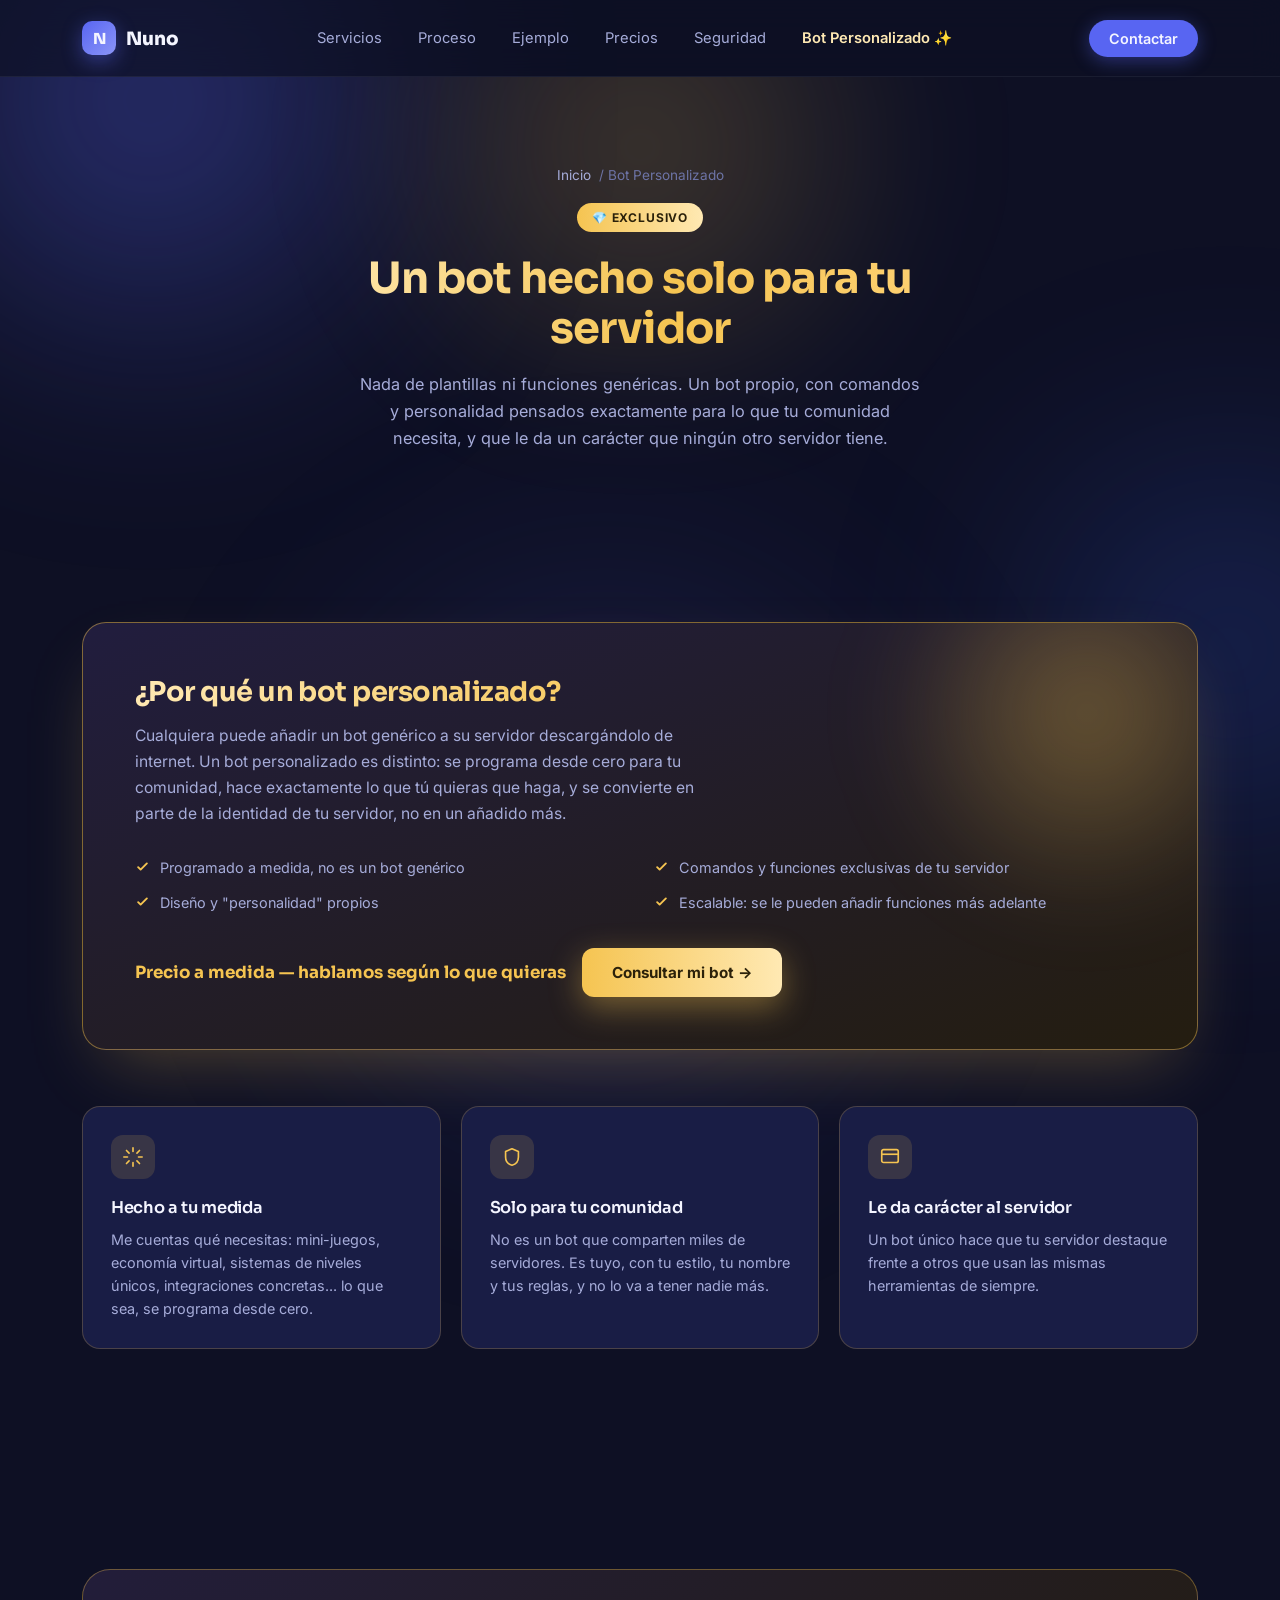
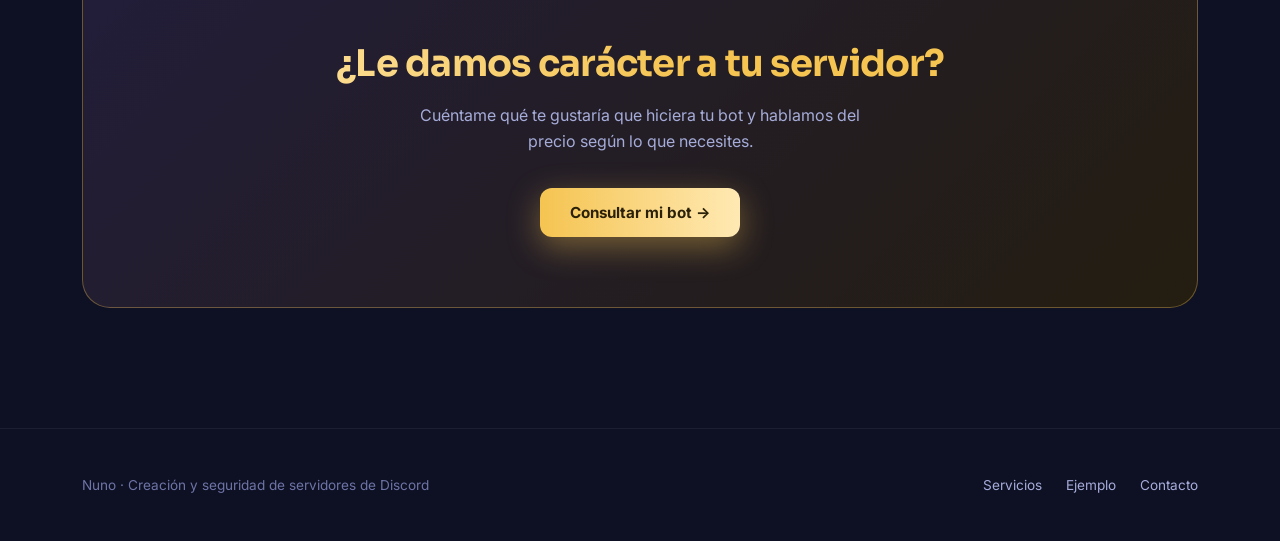
==== bot-personalizado.html @ 2f6d537d "Add files via upload" ====
<!DOCTYPE html>
<html lang="es">
<head>
<meta charset="UTF-8">
<meta name="viewport" content="width=device-width, initial-scale=1.0">
<title>Bot Personalizado · Nuno</title>
<link rel="preconnect" href="https://fonts.googleapis.com">
<link href="https://fonts.googleapis.com/css2?family=Sora:wght@400;500;600;700;800&family=Inter:wght@400;500;600&family=JetBrains+Mono:wght@500&display=swap" rel="stylesheet">
<link rel="stylesheet" href="styles.css">
<style>
  .gold-hero{
    position:relative;
    padding:90px 0 70px;
    z-index:1;
    overflow:hidden;
  }
  .gold-hero .diamond-glow-bg{
    position:absolute;
    top:-180px; left:50%;
    transform:translateX(-50%);
    width:700px; height:500px;
    background:radial-gradient(circle, rgba(245,196,81,0.22) 0%, transparent 70%);
    filter:blur(60px);
    pointer-events:none;
  }
  .gold-hero .wrap{position:relative; z-index:1; text-align:center;}
  .gold-hero h1{
    font-size:2.7rem;
    font-weight:700;
    line-height:1.15;
    margin:0 auto 18px;
    max-width:680px;
    background:linear-gradient(100deg,#FFE9B3,#F5C451 55%,#FFD37A);
    -webkit-background-clip:text;
    background-clip:text;
    color:transparent;
  }
  @media(max-width:600px){ .gold-hero h1{font-size:2.1rem;} }
  .gold-hero p{
    color:var(--text-muted);
    max-width:560px;
    margin:0 auto;
    font-size:1.02rem;
    line-height:1.65;
  }

  .gold-explainer{
    display:grid;
    grid-template-columns:repeat(3, 1fr);
    gap:20px;
    margin-top:56px;
  }
  @media(max-width:860px){ .gold-explainer{grid-template-columns:1fr;} }
  .gold-explainer-card{
    background:var(--card);
    border:1px solid rgba(245,196,81,0.22);
    border-radius:18px;
    padding:28px;
    transition:transform .2s ease, border-color .2s ease;
  }
  .gold-explainer-card:hover{
    transform:translateY(-4px);
    border-color:rgba(245,196,81,0.5);
  }
  .gold-explainer-icon{
    width:44px;height:44px;
    border-radius:12px;
    background:rgba(245,196,81,0.14);
    display:flex;align-items:center;justify-content:center;
    margin-bottom:18px;
  }
  .gold-explainer-card h3{font-size:1.02rem; margin-bottom:10px; font-weight:600;}
  .gold-explainer-card p{font-size:0.9rem; color:var(--text-muted); line-height:1.6;}
</style>
</head>
<body>

<div class="glow glow-1"></div>
<div class="glow glow-2"></div>
<div class="glow glow-3"></div>

<nav>
  <div class="wrap">
    <a href="index.html" class="brand">
      <div class="brand-mark">N</div>
      Nuno
    </a>
    <div class="nav-links">
      <a href="servicios.html">Servicios</a>
      <a href="proceso.html">Proceso</a>
      <a href="ejemplo.html">Ejemplo</a>
      <a href="precios.html">Precios</a>
      <a href="seguridad.html">Seguridad</a>
      <a href="bot-personalizado.html" class="nav-gold active">Bot Personalizado ✨</a>
    </div>
    <a href="contacto.html" class="nav-cta">Contactar</a>
  </div>
</nav>

<header class="gold-hero">
  <div class="diamond-glow-bg"></div>
  <div class="wrap">
    <div class="breadcrumb" style="justify-content:center;"><a href="index.html">Inicio</a> / Bot Personalizado</div>
    <span class="diamond-badge">💎 Exclusivo</span>
    <h1>Un bot hecho solo para tu servidor</h1>
    <p>Nada de plantillas ni funciones genéricas. Un bot propio, con comandos y personalidad pensados exactamente para lo que tu comunidad necesita, y que le da un carácter que ningún otro servidor tiene.</p>
  </div>
</header>

<section>
  <div class="wrap">
    <div class="diamond-card reveal">
      <div class="diamond-glow"></div>
      <h3>¿Por qué un bot personalizado?</h3>
      <p class="diamond-desc">Cualquiera puede añadir un bot genérico a su servidor descargándolo de internet. Un bot personalizado es distinto: se programa desde cero para tu comunidad, hace exactamente lo que tú quieras que haga, y se convierte en parte de la identidad de tu servidor, no en un añadido más.</p>

      <ul class="diamond-features">
        <li><svg width="15" height="15" viewBox="0 0 24 24" fill="none"><path d="M5 13l4 4L19 7" stroke="#F5C451" stroke-width="3" stroke-linecap="round" stroke-linejoin="round"/></svg> Programado a medida, no es un bot genérico</li>
        <li><svg width="15" height="15" viewBox="0 0 24 24" fill="none"><path d="M5 13l4 4L19 7" stroke="#F5C451" stroke-width="3" stroke-linecap="round" stroke-linejoin="round"/></svg> Comandos y funciones exclusivas de tu servidor</li>
        <li><svg width="15" height="15" viewBox="0 0 24 24" fill="none"><path d="M5 13l4 4L19 7" stroke="#F5C451" stroke-width="3" stroke-linecap="round" stroke-linejoin="round"/></svg> Diseño y "personalidad" propios</li>
        <li><svg width="15" height="15" viewBox="0 0 24 24" fill="none"><path d="M5 13l4 4L19 7" stroke="#F5C451" stroke-width="3" stroke-linecap="round" stroke-linejoin="round"/></svg> Escalable: se le pueden añadir funciones más adelante</li>
      </ul>

      <div class="diamond-price-row">
        <span class="diamond-price-note">Precio a medida — hablamos según lo que quieras</span>
        <a href="contacto.html" class="diamond-cta">Consultar mi bot →</a>
      </div>
    </div>

    <div class="gold-explainer">
      <div class="gold-explainer-card reveal">
        <div class="gold-explainer-icon">
          <svg width="22" height="22" viewBox="0 0 24 24" fill="none"><path d="M12 2v4M12 18v4M4.9 4.9l2.8 2.8M16.3 16.3l2.8 2.8M2 12h4M18 12h4M4.9 19.1l2.8-2.8M16.3 7.7l2.8-2.8" stroke="#F5C451" stroke-width="1.8" stroke-linecap="round"/></svg>
        </div>
        <h3>Hecho a tu medida</h3>
        <p>Me cuentas qué necesitas: mini-juegos, economía virtual, sistemas de niveles únicos, integraciones concretas... lo que sea, se programa desde cero.</p>
      </div>

      <div class="gold-explainer-card reveal">
        <div class="gold-explainer-icon">
          <svg width="22" height="22" viewBox="0 0 24 24" fill="none"><path d="M12 3l7 3v6c0 4.5-3 8-7 9-4-1-7-4.5-7-9V6l7-3z" stroke="#F5C451" stroke-width="1.8" stroke-linejoin="round"/></svg>
        </div>
        <h3>Solo para tu comunidad</h3>
        <p>No es un bot que comparten miles de servidores. Es tuyo, con tu estilo, tu nombre y tus reglas, y no lo va a tener nadie más.</p>
      </div>

      <div class="gold-explainer-card reveal">
        <div class="gold-explainer-icon">
          <svg width="22" height="22" viewBox="0 0 24 24" fill="none"><rect x="3" y="4" width="18" height="14" rx="2" stroke="#F5C451" stroke-width="1.8"/><path d="M3 9h18" stroke="#F5C451" stroke-width="1.8"/></svg>
        </div>
        <h3>Le da carácter al servidor</h3>
        <p>Un bot único hace que tu servidor destaque frente a otros que usan las mismas herramientas de siempre.</p>
      </div>
    </div>
  </div>
</section>

<section class="cta-section">
  <div class="wrap">
    <div class="cta-box reveal" style="border-color:rgba(245,196,81,0.35); background:linear-gradient(135deg, #221D3A, #241D10);">
      <h2 style="background:linear-gradient(100deg,#FFE9B3,#F5C451 55%); -webkit-background-clip:text; background-clip:text; color:transparent;">¿Le damos carácter a tu servidor?</h2>
      <p>Cuéntame qué te gustaría que hiciera tu bot y hablamos del precio según lo que necesites.</p>
      <a href="contacto.html" class="diamond-cta">Consultar mi bot →</a>
    </div>
  </div>
</section>

<footer>
  <div class="wrap footer-inner">
    <p>Nuno · Creación y seguridad de servidores de Discord</p>
    <div class="footer-links">
      <a href="servicios.html">Servicios</a>
      <a href="ejemplo.html">Ejemplo</a>
      <a href="contacto.html">Contacto</a>
    </div>
  </div>
</footer>

<script>
  const revealEls = document.querySelectorAll('.reveal');
  const io = new IntersectionObserver((entries) => {
    entries.forEach(e => {
      if(e.isIntersecting){
        e.target.classList.add('visible');
        io.unobserve(e.target);
      }
    });
  }, { threshold: 0.12 });
  revealEls.forEach(el => io.observe(el));
</script>

</body>
</html>
---- styles.css ----
:root{
    --bg: #0E1024;
    --bg-soft: #14173A;
    --card: #191D45;
    --card-border: rgba(255,255,255,0.08);
    --blurple: #5865F2;
    --blurple-light: #8B95F7;
    --ice: #B7C1FF;
    --text: #F4F5FF;
    --text-muted: #A6ACD9;
    --text-faint: #6D74A6;
    --success: #57E39A;
  }

  *{margin:0;padding:0;box-sizing:border-box;}

  html{scroll-behavior:smooth;}

  body{
    background:var(--bg);
    color:var(--text);
    font-family:'Inter', sans-serif;
    overflow-x:hidden;
    -webkit-font-smoothing:antialiased;
  }

  h1,h2,h3,.display{
    font-family:'Sora', sans-serif;
    letter-spacing:-0.02em;
  }

  .mono{
    font-family:'JetBrains Mono', monospace;
    letter-spacing:0.02em;
  }

  a{color:inherit; text-decoration:none;}

  .wrap{
    max-width:1180px;
    margin:0 auto;
    padding:0 32px;
  }

  /* ---------- background atmosphere ---------- */
  .glow{
    position:fixed;
    border-radius:50%;
    filter:blur(120px);
    pointer-events:none;
    z-index:0;
    opacity:0.55;
  }
  .glow-1{
    width:600px;height:600px;
    background:radial-gradient(circle, var(--blurple) 0%, transparent 70%);
    top:-200px; left:-150px;
  }
  .glow-2{
    width:500px;height:500px;
    background:radial-gradient(circle, #3D6BFF 0%, transparent 70%);
    top:400px; right:-200px;
    opacity:0.35;
  }
  .glow-3{
    width:700px;height:700px;
    background:radial-gradient(circle, var(--blurple) 0%, transparent 70%);
    bottom:-300px; left:20%;
    opacity:0.25;
  }

  /* ---------- nav ---------- */
  nav{
    position:sticky;
    top:0;
    z-index:100;
    backdrop-filter:blur(16px);
    background:rgba(14,16,36,0.7);
    border-bottom:1px solid rgba(255,255,255,0.06);
  }
  nav .wrap{
    display:flex;
    align-items:center;
    justify-content:space-between;
    height:76px;
  }
  .brand{
    font-family:'Sora', sans-serif;
    font-weight:800;
    font-size:1.15rem;
    display:flex;
    align-items:center;
    gap:10px;
  }
  .brand-mark{
    width:34px;height:34px;
    border-radius:10px;
    background:linear-gradient(135deg, var(--blurple), var(--blurple-light));
    display:flex;align-items:center;justify-content:center;
    font-size:0.95rem;
    box-shadow:0 6px 20px rgba(88,101,242,0.45);
  }
  .nav-links{
    display:flex;
    gap:36px;
    font-size:0.92rem;
    color:var(--text-muted);
  }
  .nav-links a:hover{color:var(--text);}
  .nav-cta{
    padding:10px 20px;
    border-radius:999px;
    background:var(--blurple);
    font-weight:600;
    font-size:0.9rem;
    box-shadow:0 4px 18px rgba(88,101,242,0.4);
    transition:transform .15s ease, box-shadow .15s ease;
  }
  .nav-cta:hover{transform:translateY(-1px); box-shadow:0 8px 24px rgba(88,101,242,0.55);}

  @media(max-width:820px){ .nav-links{display:none;} }

  /* ---------- hero ---------- */
  header.hero{
    position:relative;
    padding:120px 0 100px;
    z-index:1;
  }
  .hero-inner{
    display:grid;
    grid-template-columns:1.05fr 0.95fr;
    gap:60px;
    align-items:center;
  }
  @media(max-width:960px){
    .hero-inner{grid-template-columns:1fr; text-align:left;}
  }

  .eyebrow{
    display:inline-flex;
    align-items:center;
    gap:8px;
    padding:7px 14px;
    border-radius:999px;
    background:rgba(88,101,242,0.12);
    border:1px solid rgba(88,101,242,0.35);
    color:var(--ice);
    font-size:0.8rem;
    font-weight:600;
    margin-bottom:26px;
  }
  .eyebrow .dot{
    width:7px;height:7px;border-radius:50%;
    background:var(--success);
    box-shadow:0 0 8px var(--success);
  }

  h1.hero-title{
    font-size:3.4rem;
    line-height:1.08;
    font-weight:700;
    margin-bottom:24px;
  }
  h1.hero-title .accent{
    background:linear-gradient(100deg, var(--blurple-light), var(--ice) 60%);
    -webkit-background-clip:text;
    background-clip:text;
    color:transparent;
  }
  @media(max-width:600px){ h1.hero-title{font-size:2.4rem;} }

  .hero-sub{
    font-size:1.08rem;
    color:var(--text-muted);
    max-width:520px;
    margin-bottom:36px;
    line-height:1.65;
  }

  .hero-actions{
    display:flex;
    gap:16px;
    margin-bottom:44px;
    flex-wrap:wrap;
  }
  .btn-primary{
    background:var(--blurple);
    padding:15px 28px;
    border-radius:12px;
    font-weight:600;
    font-size:0.95rem;
    box-shadow:0 8px 30px rgba(88,101,242,0.45);
    transition:transform .15s ease;
    display:inline-flex; align-items:center; gap:8px;
  }
  .btn-primary:hover{transform:translateY(-2px);}
  .btn-secondary{
    padding:15px 26px;
    border-radius:12px;
    font-weight:600;
    font-size:0.95rem;
    border:1px solid rgba(255,255,255,0.15);
    color:var(--text);
    transition:background .15s ease, border-color .15s ease;
  }
  .btn-secondary:hover{background:rgba(255,255,255,0.06); border-color:rgba(255,255,255,0.3);}

  .hero-trust{
    display:flex;
    gap:28px;
    flex-wrap:wrap;
  }
  .trust-item{
    font-size:0.85rem;
    color:var(--text-muted);
    display:flex;
    align-items:center;
    gap:8px;
  }
  .trust-item svg{flex-shrink:0;}

  /* ---------- hero visual: server mockup ---------- */
  .server-mock{
    position:relative;
    background:linear-gradient(165deg, var(--card), #131638);
    border:1px solid var(--card-border);
    border-radius:20px;
    padding:22px;
    box-shadow:0 30px 80px -20px rgba(0,0,0,0.6), 0 0 0 1px rgba(255,255,255,0.02);
    transform:rotate(1.2deg);
  }
  .server-mock-header{
    display:flex;
    align-items:center;
    justify-content:space-between;
    margin-bottom:18px;
    padding-bottom:16px;
    border-bottom:1px solid rgba(255,255,255,0.08);
  }
  .server-mock-title{
    display:flex;align-items:center;gap:10px;
    font-weight:700;
    font-size:0.95rem;
  }
  .server-icon{
    width:30px;height:30px;border-radius:9px;
    background:linear-gradient(135deg,var(--blurple),#7C89F9);
  }
  .status-badge{
    font-size:0.68rem;
    font-weight:600;
    color:var(--success);
    background:rgba(87,227,154,0.12);
    border:1px solid rgba(87,227,154,0.3);
    padding:4px 10px;
    border-radius:999px;
  }
  .channel-group{
    font-size:0.7rem;
    color:var(--text-faint);
    font-weight:600;
    text-transform:uppercase;
    letter-spacing:0.06em;
    margin:14px 0 8px;
  }
  .channel{
    display:flex;
    align-items:center;
    gap:8px;
    padding:8px 10px;
    border-radius:8px;
    font-size:0.86rem;
    color:var(--text-muted);
    margin-bottom:2px;
  }
  .channel.active{
    background:rgba(88,101,242,0.14);
    color:var(--text);
  }
  .channel .hash{color:var(--text-faint); font-weight:600;}
  .lock-icon{margin-left:auto; opacity:0.55;}

  /* ---------- sections ---------- */
  section{
    position:relative;
    z-index:1;
    padding:100px 0;
  }
  .section-head{
    max-width:620px;
    margin-bottom:56px;
  }
  .section-tag{
    font-size:0.78rem;
    font-weight:700;
    color:var(--blurple-light);
    text-transform:uppercase;
    letter-spacing:0.08em;
    margin-bottom:14px;
    display:block;
  }
  h2.section-title{
    font-size:2.1rem;
    font-weight:700;
    line-height:1.2;
    margin-bottom:16px;
  }
  .section-desc{
    color:var(--text-muted);
    font-size:1rem;
    line-height:1.65;
  }

  /* services bento */
  .services-grid{
    display:grid;
    grid-template-columns:repeat(3, 1fr);
    gap:20px;
  }
  @media(max-width:860px){ .services-grid{grid-template-columns:1fr 1fr;} }
  @media(max-width:600px){ .services-grid{grid-template-columns:1fr;} }

  .service-card{
    background:var(--card);
    border:1px solid var(--card-border);
    border-radius:18px;
    padding:28px;
    transition:transform .2s ease, border-color .2s ease;
  }
  .service-card:hover{
    transform:translateY(-4px);
    border-color:rgba(88,101,242,0.4);
  }
  .service-icon{
    width:44px;height:44px;
    border-radius:12px;
    background:rgba(88,101,242,0.15);
    display:flex;align-items:center;justify-content:center;
    margin-bottom:18px;
  }
  .service-card h3{
    font-size:1.05rem;
    margin-bottom:10px;
    font-weight:600;
  }
  .service-card p{
    font-size:0.9rem;
    color:var(--text-muted);
    line-height:1.6;
  }

  /* process */
  .process-list{
    display:flex;
    flex-direction:column;
  }
  .process-item{
    display:grid;
    grid-template-columns:70px 1fr;
    gap:24px;
    padding:28px 0;
    border-top:1px solid rgba(255,255,255,0.08);
  }
  .process-item:last-child{border-bottom:1px solid rgba(255,255,255,0.08);}
  .process-num{
    font-family:'Sora', sans-serif;
    font-weight:800;
    font-size:1.6rem;
    color:var(--blurple-light);
    opacity:0.7;
  }
  .process-item h3{font-size:1.1rem; margin-bottom:8px; font-weight:600;}
  .process-item p{color:var(--text-muted); font-size:0.92rem; max-width:520px; line-height:1.6;}

  /* example template */
  .example-wrap{
    position:relative;
    background:linear-gradient(160deg, var(--bg-soft), #101331);
    border:1px solid var(--card-border);
    border-radius:24px;
    padding:48px;
    overflow:hidden;
  }
  .example-badge{
    position:absolute;
    top:28px; right:28px;
    background:rgba(255,255,255,0.06);
    border:1px solid rgba(255,255,255,0.18);
    color:var(--text-muted);
    font-size:0.72rem;
    font-weight:700;
    letter-spacing:0.08em;
    text-transform:uppercase;
    padding:6px 12px;
    border-radius:999px;
    z-index:5;
  }
  .example-grid{
    display:grid;
    grid-template-columns:220px 1fr;
    gap:0;
    border-radius:14px;
    overflow:hidden;
    border:1px solid rgba(255,255,255,0.08);
    margin-top:24px;
  }
  @media(max-width:760px){ .example-grid{grid-template-columns:1fr;} }
  .example-sidebar{
    background:#12142E;
    padding:18px 12px;
  }
  .example-sidebar .channel-group{margin-top:18px;}
  .example-main{
    background:#15183A;
    padding:24px;
  }
  .example-main-header{
    font-size:0.85rem;
    color:var(--text-faint);
    margin-bottom:16px;
    display:flex; align-items:center; gap:8px;
  }
  .example-msg{
    display:flex;
    gap:12px;
    margin-bottom:18px;
  }
  .example-avatar{
    width:36px;height:36px;
    border-radius:50%;
    background:linear-gradient(135deg,var(--blurple),#B7C1FF);
    flex-shrink:0;
  }
  .example-msg-name{
    font-size:0.85rem;
    font-weight:600;
    margin-bottom:3px;
  }
  .example-msg-name span{
    font-weight:400;
    color:var(--text-faint);
    font-size:0.72rem;
    margin-left:6px;
  }
  .example-msg-text{
    font-size:0.87rem;
    color:var(--text-muted);
    line-height:1.5;
  }
  .example-caption{
    margin-top:20px;
    font-size:0.85rem;
    color:var(--text-faint);
    max-width:560px;
    line-height:1.6;
  }

  /* security */
  .security-section{
    background:var(--bg-soft);
    border-top:1px solid rgba(255,255,255,0.06);
    border-bottom:1px solid rgba(255,255,255,0.06);
  }
  .security-grid{
    display:grid;
    grid-template-columns:0.9fr 1.1fr;
    gap:60px;
    align-items:center;
  }
  @media(max-width:900px){ .security-grid{grid-template-columns:1fr;} }
  .security-list{
    display:flex;
    flex-direction:column;
    gap:22px;
  }
  .security-list-item{
    display:flex;
    gap:16px;
  }
  .check{
    width:26px;height:26px;
    border-radius:8px;
    background:rgba(87,227,154,0.15);
    border:1px solid rgba(87,227,154,0.35);
    display:flex;align-items:center;justify-content:center;
    flex-shrink:0;
    margin-top:2px;
  }
  .security-list-item h3{font-size:1rem; margin-bottom:4px; font-weight:600;}
  .security-list-item p{font-size:0.88rem; color:var(--text-muted); line-height:1.55;}

  .security-visual{
    background:var(--card);
    border:1px solid var(--card-border);
    border-radius:20px;
    padding:32px;
  }
  .sec-row{
    display:flex;
    justify-content:space-between;
    align-items:center;
    padding:14px 0;
    border-bottom:1px solid rgba(255,255,255,0.07);
    font-size:0.88rem;
  }
  .sec-row:last-child{border-bottom:none;}
  .sec-row-label{color:var(--text-muted);}
  .sec-row-value{
    font-weight:600;
    color:var(--success);
    display:flex; align-items:center; gap:6px;
  }

  /* pricing */
  .pricing-grid{
    display:grid;
    grid-template-columns:repeat(4, 1fr);
    gap:20px;
    align-items:stretch;
  }
  @media(max-width:980px){ .pricing-grid{grid-template-columns:1fr 1fr;} }
  @media(max-width:600px){ .pricing-grid{grid-template-columns:1fr;} }

  .price-card{
    background:var(--card);
    border:1px solid var(--card-border);
    border-radius:18px;
    padding:30px 26px;
    display:flex;
    flex-direction:column;
    transition:transform .2s ease, border-color .2s ease;
  }
  .price-card:hover{
    transform:translateY(-4px);
    border-color:rgba(88,101,242,0.4);
  }
  .price-card.featured{
    border-color:rgba(88,101,242,0.55);
    background:linear-gradient(165deg, #1E234E, var(--card));
    box-shadow:0 20px 50px -20px rgba(88,101,242,0.35);
    position:relative;
  }
  .price-tag{
    position:absolute;
    top:-13px; left:26px;
    background:var(--blurple);
    color:#fff;
    font-size:0.68rem;
    font-weight:700;
    letter-spacing:0.05em;
    text-transform:uppercase;
    padding:5px 12px;
    border-radius:999px;
  }
  .price-card h3{
    font-size:1rem;
    font-weight:600;
    margin-bottom:6px;
  }
  .price-card .price-note{
    font-size:0.8rem;
    color:var(--text-faint);
    margin-bottom:18px;
    min-height:32px;
    line-height:1.5;
  }
  .price-amount{
    font-family:'Sora', sans-serif;
    font-size:2rem;
    font-weight:800;
    margin-bottom:22px;
    color:var(--text);
  }
  .price-amount span{
    font-size:0.85rem;
    font-weight:500;
    color:var(--text-faint);
  }
  .price-features{
    list-style:none;
    display:flex;
    flex-direction:column;
    gap:12px;
    margin-bottom:26px;
    flex-grow:1;
  }
  .price-features li{
    font-size:0.86rem;
    color:var(--text-muted);
    display:flex;
    gap:10px;
    line-height:1.4;
  }
  .price-features li svg{flex-shrink:0; margin-top:2px;}
  .price-cta{
    text-align:center;
    padding:12px 0;
    border-radius:10px;
    font-weight:600;
    font-size:0.88rem;
    border:1px solid rgba(255,255,255,0.15);
    transition:background .15s ease, border-color .15s ease;
  }
  .price-cta:hover{background:rgba(255,255,255,0.06); border-color:rgba(255,255,255,0.3);}
  .price-card.featured .price-cta{
    background:var(--blurple);
    border-color:transparent;
    box-shadow:0 8px 24px rgba(88,101,242,0.4);
  }
  .price-card.featured .price-cta:hover{transform:none; filter:brightness(1.08);}

  .price-negotiable{
    margin-top:36px;
    background:rgba(88,101,242,0.1);
    border:1px solid rgba(88,101,242,0.4);
    border-radius:16px;
    padding:20px 26px;
    text-align:center;
    font-size:0.98rem;
    font-weight:600;
    color:var(--text);
    display:flex;
    align-items:center;
    justify-content:center;
    gap:12px;
    flex-wrap:wrap;
  }
  .price-negotiable svg{flex-shrink:0;}
  .price-negotiable strong{color:var(--ice); font-weight:800;}

  /* CTA */
  .cta-section{
    text-align:center;
    padding:120px 0;
  }
  .cta-box{
    background:linear-gradient(135deg, #1B1F52, #12143A);
    border:1px solid rgba(88,101,242,0.3);
    border-radius:28px;
    padding:70px 40px;
    position:relative;
    overflow:hidden;
  }
  .cta-box h2{
    font-size:2.3rem;
    margin-bottom:16px;
    font-weight:700;
  }
  @media(max-width:600px){ .cta-box h2{font-size:1.7rem;} }
  .cta-box p{
    color:var(--text-muted);
    max-width:480px;
    margin:0 auto 34px;
    line-height:1.6;
  }

  footer{
    padding:48px 0;
    border-top:1px solid rgba(255,255,255,0.06);
  }
  .footer-inner{
    display:flex;
    justify-content:space-between;
    align-items:center;
    flex-wrap:wrap;
    gap:16px;
  }
  .footer-inner p{
    color:var(--text-faint);
    font-size:0.85rem;
  }
  .footer-links{
    display:flex;
    gap:24px;
    font-size:0.85rem;
    color:var(--text-muted);
  }

  /* scroll reveal */
  .reveal{
    opacity:0;
    transform:translateY(24px);
    transition:opacity .7s ease, transform .7s ease;
  }
  .reveal.visible{
    opacity:1;
    transform:translateY(0);
  }

  @media (prefers-reduced-motion: reduce){
    .reveal{opacity:1; transform:none; transition:none;}
    html{scroll-behavior:auto;}
  }

  a:focus-visible, button:focus-visible{
    outline:2px solid var(--blurple-light);
    outline-offset:3px;
  }

/* ---------- sub-page hero ---------- */
.page-hero{
  position:relative;
  padding:70px 0 60px;
  z-index:1;
}
.page-hero .eyebrow{margin-bottom:22px;}
.page-hero h1{
  font-size:2.6rem;
  font-weight:700;
  line-height:1.15;
  margin-bottom:18px;
  max-width:680px;
}
@media(max-width:600px){ .page-hero h1{font-size:2rem;} }
.page-hero p{
  color:var(--text-muted);
  max-width:560px;
  font-size:1.02rem;
  line-height:1.65;
}
.breadcrumb{
  font-size:0.85rem;
  color:var(--text-faint);
  margin-bottom:20px;
  display:flex;
  align-items:center;
  gap:8px;
}
.breadcrumb a{color:var(--text-muted);}
.breadcrumb a:hover{color:var(--ice);}

/* ---------- home overview cards (link to sub-pages) ---------- */
.overview-grid{
  display:grid;
  grid-template-columns:repeat(3, 1fr);
  gap:20px;
}
@media(max-width:860px){ .overview-grid{grid-template-columns:1fr 1fr;} }
@media(max-width:600px){ .overview-grid{grid-template-columns:1fr;} }

.overview-card{
  background:var(--card);
  border:1px solid var(--card-border);
  border-radius:18px;
  padding:28px;
  display:flex;
  flex-direction:column;
  transition:transform .2s ease, border-color .2s ease;
}
.overview-card:hover{
  transform:translateY(-4px);
  border-color:rgba(88,101,242,0.4);
}
.overview-icon{
  width:44px;height:44px;
  border-radius:12px;
  background:rgba(88,101,242,0.15);
  display:flex;align-items:center;justify-content:center;
  margin-bottom:18px;
}
.overview-card h3{font-size:1.05rem; margin-bottom:10px; font-weight:600;}
.overview-card p{font-size:0.9rem; color:var(--text-muted); line-height:1.6; margin-bottom:20px; flex-grow:1;}
.overview-link{
  font-size:0.86rem;
  font-weight:600;
  color:var(--blurple-light);
  display:inline-flex;
  align-items:center;
  gap:6px;
}
.overview-card:hover .overview-link{color:var(--ice);}

/* ---------- contact page ---------- */
.contact-grid{
  display:grid;
  grid-template-columns:1.1fr 0.9fr;
  gap:40px;
  align-items:start;
}
@media(max-width:900px){ .contact-grid{grid-template-columns:1fr;} }

.discord-card{
  background:linear-gradient(160deg, #1E234E, var(--card));
  border:1px solid rgba(88,101,242,0.35);
  border-radius:20px;
  padding:36px;
  box-shadow:0 20px 50px -20px rgba(88,101,242,0.35);
}
.discord-card-top{
  display:flex;
  align-items:center;
  gap:16px;
  margin-bottom:22px;
}
.discord-avatar{
  width:56px;height:56px;
  border-radius:16px;
  background:linear-gradient(135deg,var(--blurple),#8B95F7);
  display:flex;align-items:center;justify-content:center;
  font-family:'Sora', sans-serif;
  font-weight:800;
  font-size:1.3rem;
  flex-shrink:0;
}
.discord-name{font-weight:700; font-size:1.1rem;}
.discord-handle{color:var(--text-faint); font-size:0.88rem;}
.discord-card p.discord-desc{
  color:var(--text-muted);
  font-size:0.92rem;
  line-height:1.6;
  margin-bottom:26px;
}
.discord-username-box{
  display:flex;
  align-items:center;
  justify-content:space-between;
  background:rgba(0,0,0,0.25);
  border:1px solid rgba(255,255,255,0.1);
  border-radius:12px;
  padding:14px 18px;
  margin-bottom:20px;
}
.discord-username-box .mono{font-size:0.95rem; color:var(--ice);}
.copy-btn{
  background:rgba(255,255,255,0.08);
  border:1px solid rgba(255,255,255,0.15);
  color:var(--text-muted);
  font-size:0.78rem;
  font-weight:600;
  padding:7px 12px;
  border-radius:8px;
  cursor:pointer;
  transition:background .15s ease, color .15s ease;
}
.copy-btn:hover{background:rgba(255,255,255,0.15); color:var(--text);}

.trouble-box{
  margin-top:16px;
  padding-top:24px;
  border-top:1px solid rgba(255,255,255,0.08);
}
.trouble-toggle{
  background:none;
  border:none;
  color:var(--text-muted);
  font-size:0.9rem;
  font-weight:600;
  cursor:pointer;
  display:flex;
  align-items:center;
  gap:8px;
  padding:0;
  font-family:'Inter', sans-serif;
}
.trouble-toggle:hover{color:var(--text);}
.trouble-toggle svg{transition:transform .2s ease;}
.trouble-toggle.open svg{transform:rotate(180deg);}
.trouble-answer{
  max-height:0;
  overflow:hidden;
  transition:max-height .3s ease, opacity .3s ease, margin-top .3s ease;
  opacity:0;
}
.trouble-answer.open{
  max-height:120px;
  opacity:1;
  margin-top:16px;
}
.trouble-answer-inner{
  background:rgba(0,0,0,0.2);
  border:1px solid rgba(255,255,255,0.08);
  border-radius:10px;
  padding:14px 18px;
  font-size:0.9rem;
  color:var(--text-muted);
}
.trouble-answer-inner a{color:var(--ice); font-weight:600;}

.contact-info-list{
  display:flex;
  flex-direction:column;
  gap:22px;
}
.contact-info-item{
  background:var(--card);
  border:1px solid var(--card-border);
  border-radius:16px;
  padding:22px 24px;
}
.contact-info-item h3{font-size:0.95rem; margin-bottom:8px; font-weight:600;}
.contact-info-item p{font-size:0.87rem; color:var(--text-muted); line-height:1.6;}

.nav-links a.active{color:var(--text);}

/* ---------- diamond / custom bot tier ---------- */
.diamond-section{
  margin-top:48px;
}
.diamond-card{
  position:relative;
  background:linear-gradient(160deg, #211D3E, #241D10);
  border:1px solid rgba(245,196,81,0.45);
  border-radius:24px;
  padding:52px;
  overflow:hidden;
  box-shadow:0 30px 70px -25px rgba(245,196,81,0.3);
}
.diamond-glow{
  position:absolute;
  top:-120px; right:-100px;
  width:420px; height:420px;
  background:radial-gradient(circle, rgba(245,196,81,0.35) 0%, transparent 70%);
  filter:blur(40px);
  pointer-events:none;
}
.diamond-badge{
  display:inline-flex;
  align-items:center;
  gap:8px;
  padding:7px 15px;
  border-radius:999px;
  background:linear-gradient(90deg,#F5C451,#FFE9B3);
  color:#2B210A;
  font-weight:700;
  font-size:0.75rem;
  text-transform:uppercase;
  letter-spacing:0.07em;
  margin-bottom:22px;
  position:relative;
  z-index:1;
}
.diamond-card h3{
  font-family:'Sora', sans-serif;
  font-size:1.7rem;
  font-weight:700;
  margin-bottom:14px;
  background:linear-gradient(100deg,#FFE9B3,#F5C451 55%,#FFD37A);
  -webkit-background-clip:text;
  background-clip:text;
  color:transparent;
  position:relative;
  z-index:1;
}
.diamond-card .diamond-desc{
  color:var(--text-muted);
  max-width:600px;
  margin-bottom:30px;
  line-height:1.65;
  font-size:0.98rem;
  position:relative;
  z-index:1;
}
.diamond-features{
  list-style:none;
  display:grid;
  grid-template-columns:1fr 1fr;
  gap:14px 28px;
  margin-bottom:34px;
  position:relative;
  z-index:1;
}
@media(max-width:640px){ .diamond-features{grid-template-columns:1fr;} }
.diamond-features li{
  display:flex;
  gap:10px;
  font-size:0.9rem;
  color:var(--text-muted);
  line-height:1.5;
}
.diamond-features li svg{flex-shrink:0; margin-top:2px;}
.diamond-price-row{
  display:flex;
  align-items:center;
  gap:16px;
  flex-wrap:wrap;
  position:relative;
  z-index:1;
}
.diamond-price-note{
  font-family:'Sora', sans-serif;
  font-size:1.05rem;
  font-weight:700;
  color:#F5C451;
}
.diamond-cta{
  background:linear-gradient(90deg,#F5C451,#FFE9B3);
  color:#2B210A;
  padding:15px 30px;
  border-radius:12px;
  font-weight:700;
  font-size:0.95rem;
  display:inline-flex;
  align-items:center;
  gap:8px;
  box-shadow:0 10px 32px rgba(245,196,81,0.4);
  transition:transform .15s ease;
}
.diamond-cta:hover{transform:translateY(-2px);}

.nav-links a.nav-gold{
  color:#F5C451;
  font-weight:600;
}
.nav-links a.nav-gold:hover, .nav-links a.nav-gold.active{
  color:#FFE9B3;
}
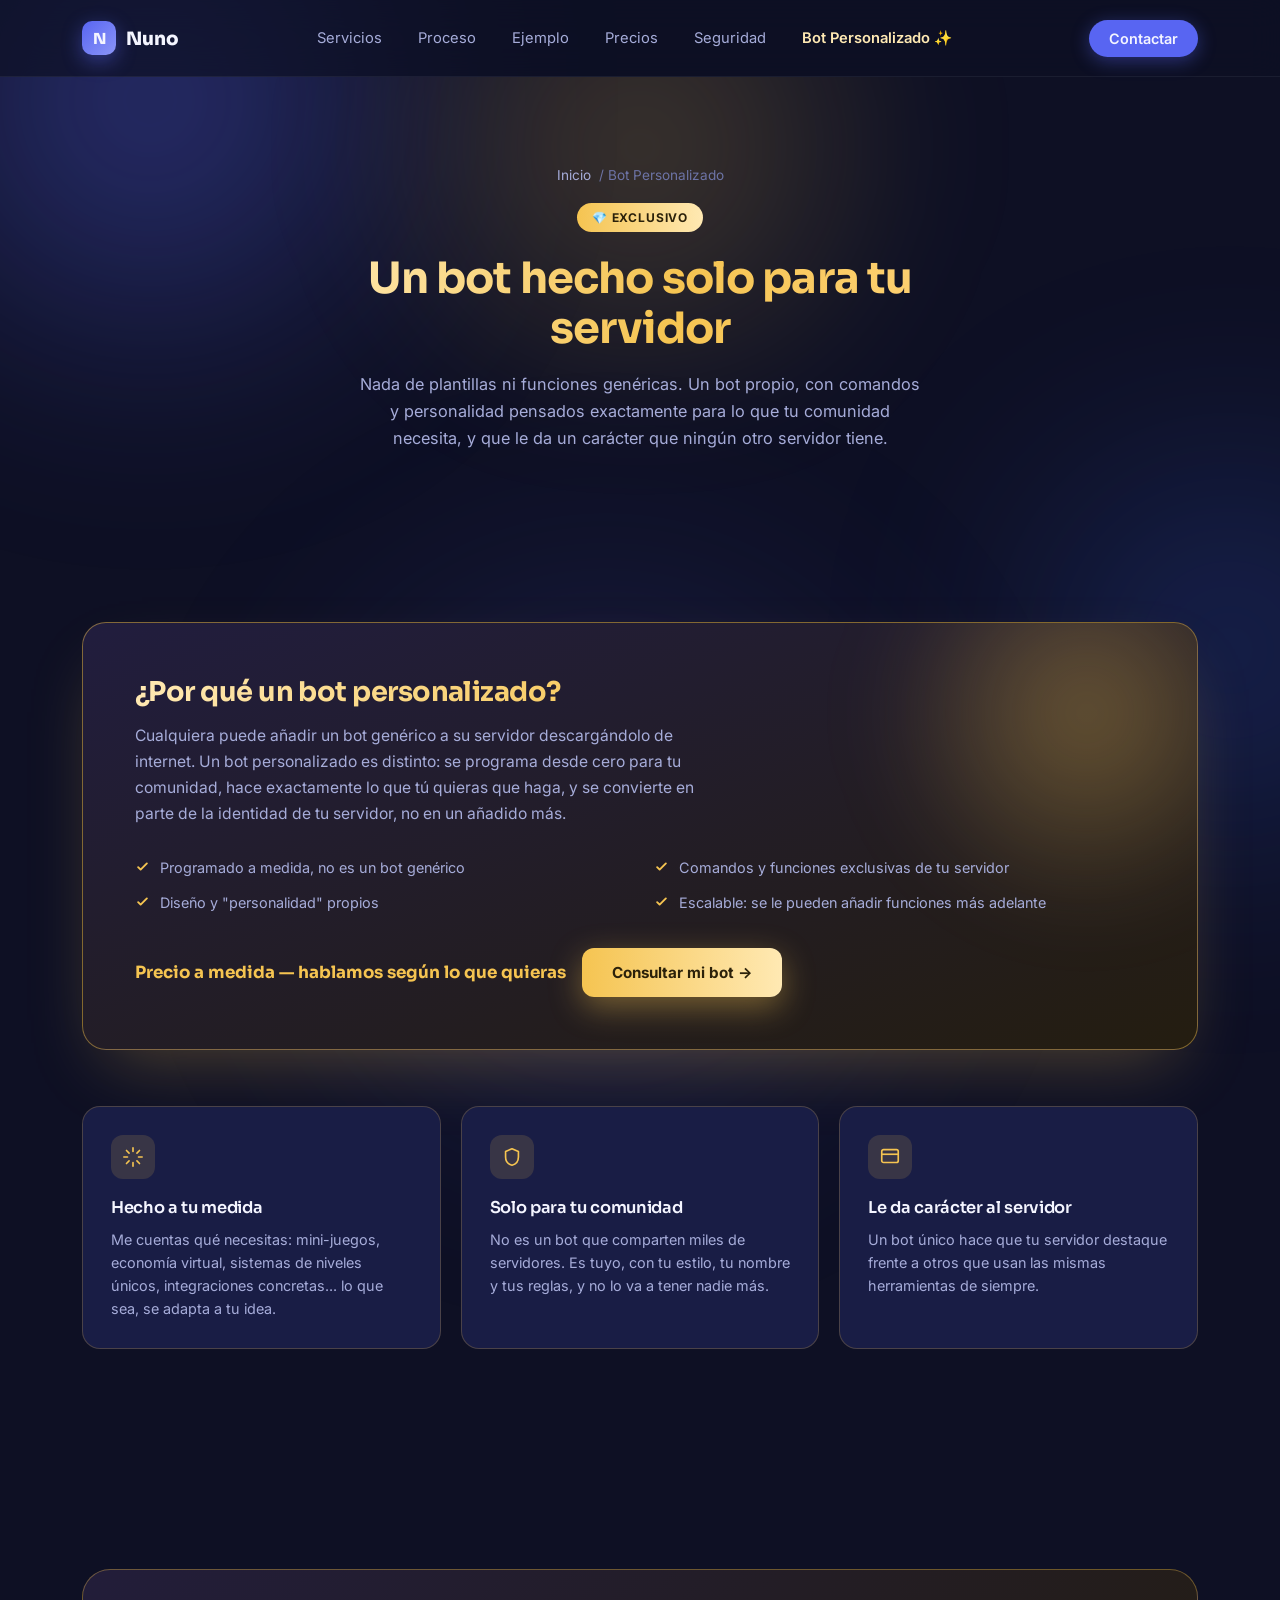
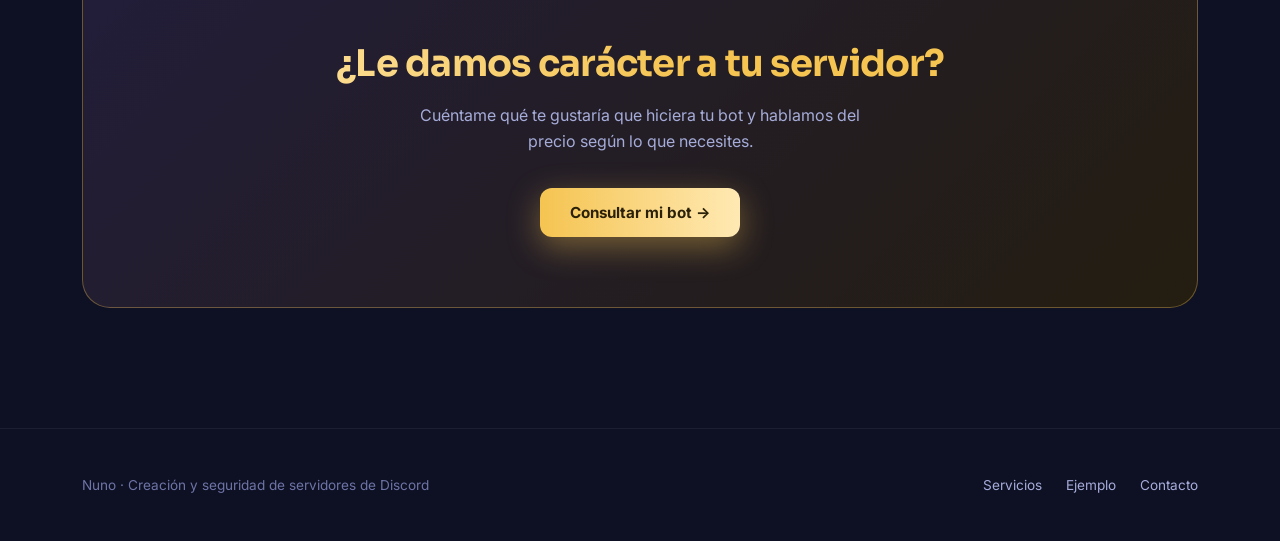
==== commit 3c24330a: "Add files via upload" ====
--- a/bot-personalizado.html
+++ b/bot-personalizado.html
@@ -6,6 +6,7 @@
 <title>Bot Personalizado · Nuno</title>
 <link rel="preconnect" href="https://fonts.googleapis.com">
 <link href="https://fonts.googleapis.com/css2?family=Sora:wght@400;500;600;700;800&family=Inter:wght@400;500;600&family=JetBrains+Mono:wght@500&display=swap" rel="stylesheet">
+<link rel="icon" type="image/svg+xml" href="favicon.svg">
 <link rel="stylesheet" href="styles.css">
 <style>
   .gold-hero{
@@ -133,7 +134,7 @@
           <svg width="22" height="22" viewBox="0 0 24 24" fill="none"><path d="M12 2v4M12 18v4M4.9 4.9l2.8 2.8M16.3 16.3l2.8 2.8M2 12h4M18 12h4M4.9 19.1l2.8-2.8M16.3 7.7l2.8-2.8" stroke="#F5C451" stroke-width="1.8" stroke-linecap="round"/></svg>
         </div>
         <h3>Hecho a tu medida</h3>
-        <p>Me cuentas qué necesitas: mini-juegos, economía virtual, sistemas de niveles únicos, integraciones concretas... lo que sea, se programa desde cero.</p>
+        <p>Me cuentas qué necesitas: mini-juegos, economía virtual, sistemas de niveles únicos, integraciones concretas... lo que sea, se adapta a tu idea.</p>
       </div>
 
       <div class="gold-explainer-card reveal">
--- a/styles.css
+++ b/styles.css
@@ -611,6 +611,7 @@
 
   .price-negotiable{
     margin-top:36px;
+    scroll-margin-top:110px;
     background:rgba(88,101,242,0.1);
     border:1px solid rgba(88,101,242,0.4);
     border-radius:16px;
@@ -1004,3 +1005,28 @@
 .nav-links a.nav-gold:hover, .nav-links a.nav-gold.active{
   color:#FFE9B3;
 }
+
+/* ---------- scroll hint (pricing page) ---------- */
+.scroll-hint{
+  display:inline-flex;
+  align-items:center;
+  gap:8px;
+  margin-top:24px;
+  padding:9px 16px 9px 18px;
+  border-radius:999px;
+  background:rgba(88,101,242,0.12);
+  border:1px solid rgba(88,101,242,0.35);
+  color:var(--ice);
+  font-size:0.85rem;
+  font-weight:600;
+}
+.scroll-hint svg{
+  animation:scroll-bounce 1.6s ease-in-out infinite;
+}
+@keyframes scroll-bounce{
+  0%, 100%{ transform:translateY(0); }
+  50%{ transform:translateY(5px); }
+}
+@media (prefers-reduced-motion: reduce){
+  .scroll-hint svg{ animation:none; }
+}
